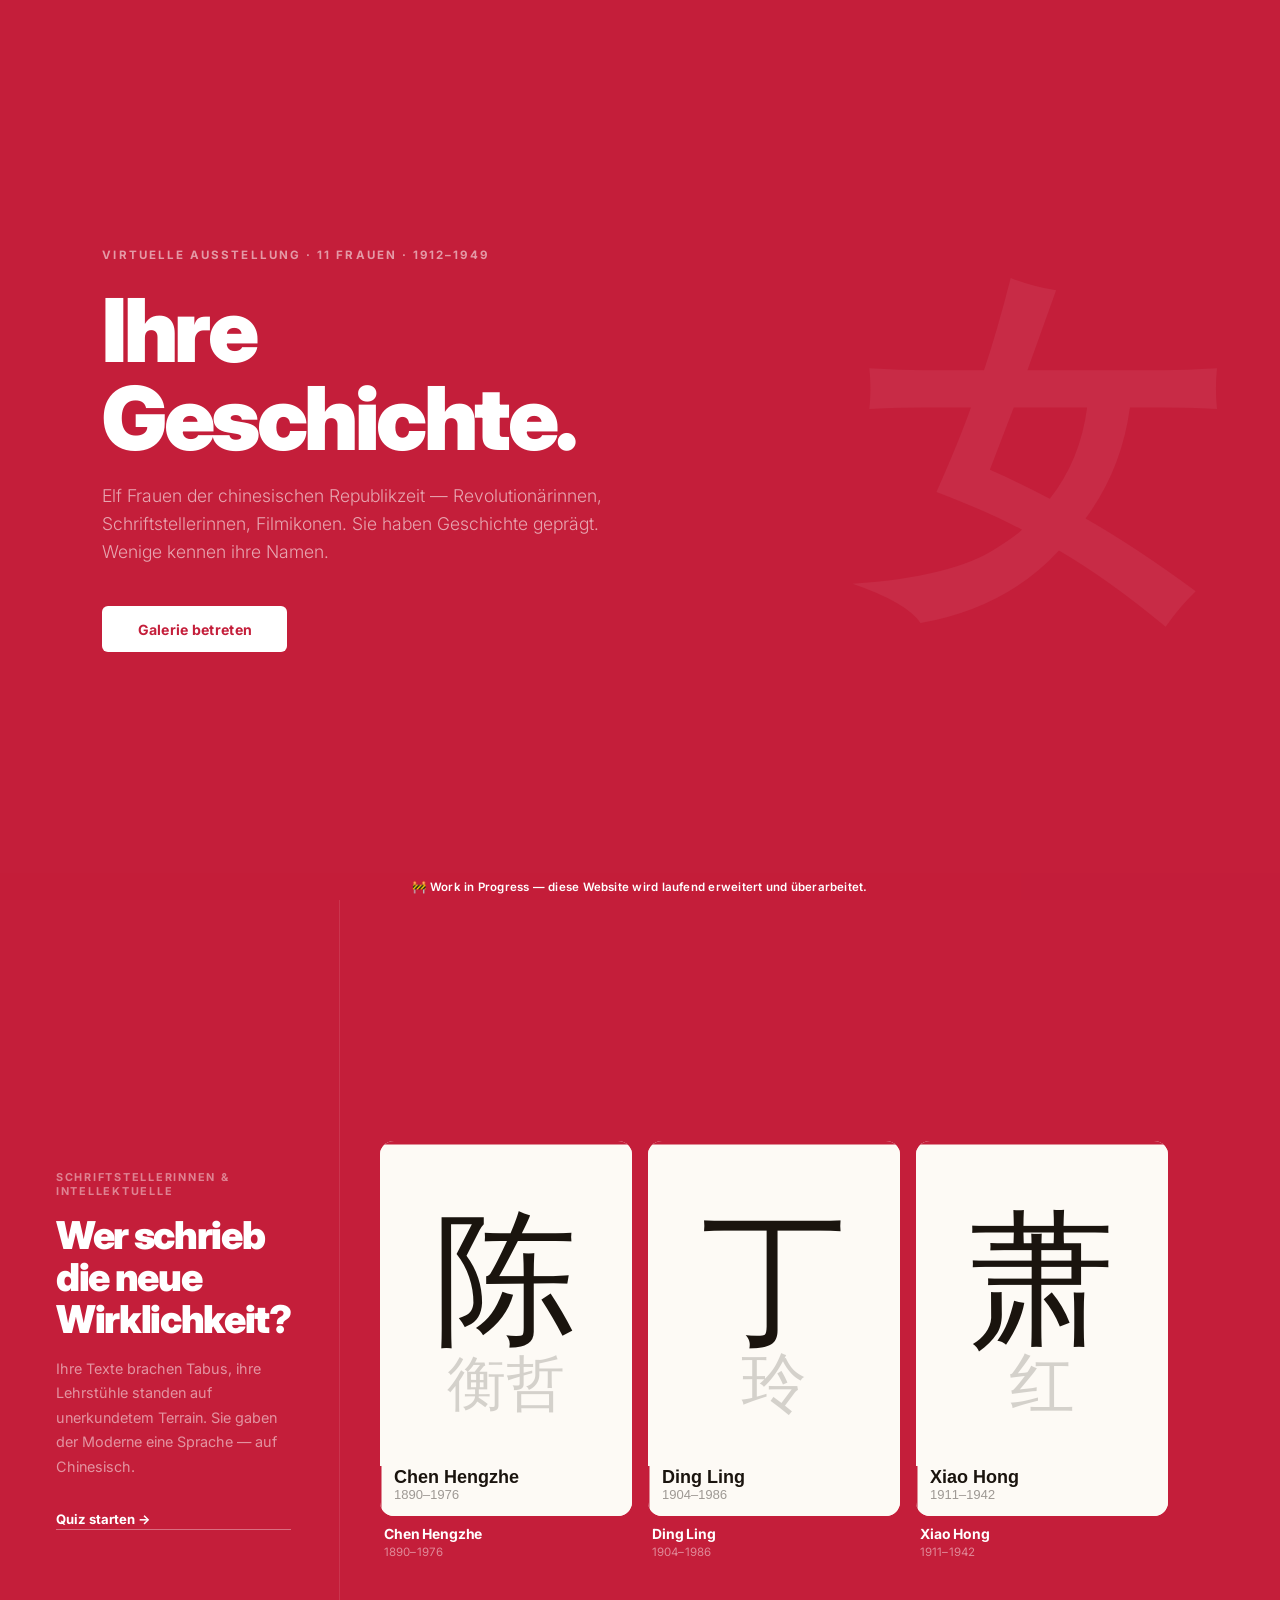
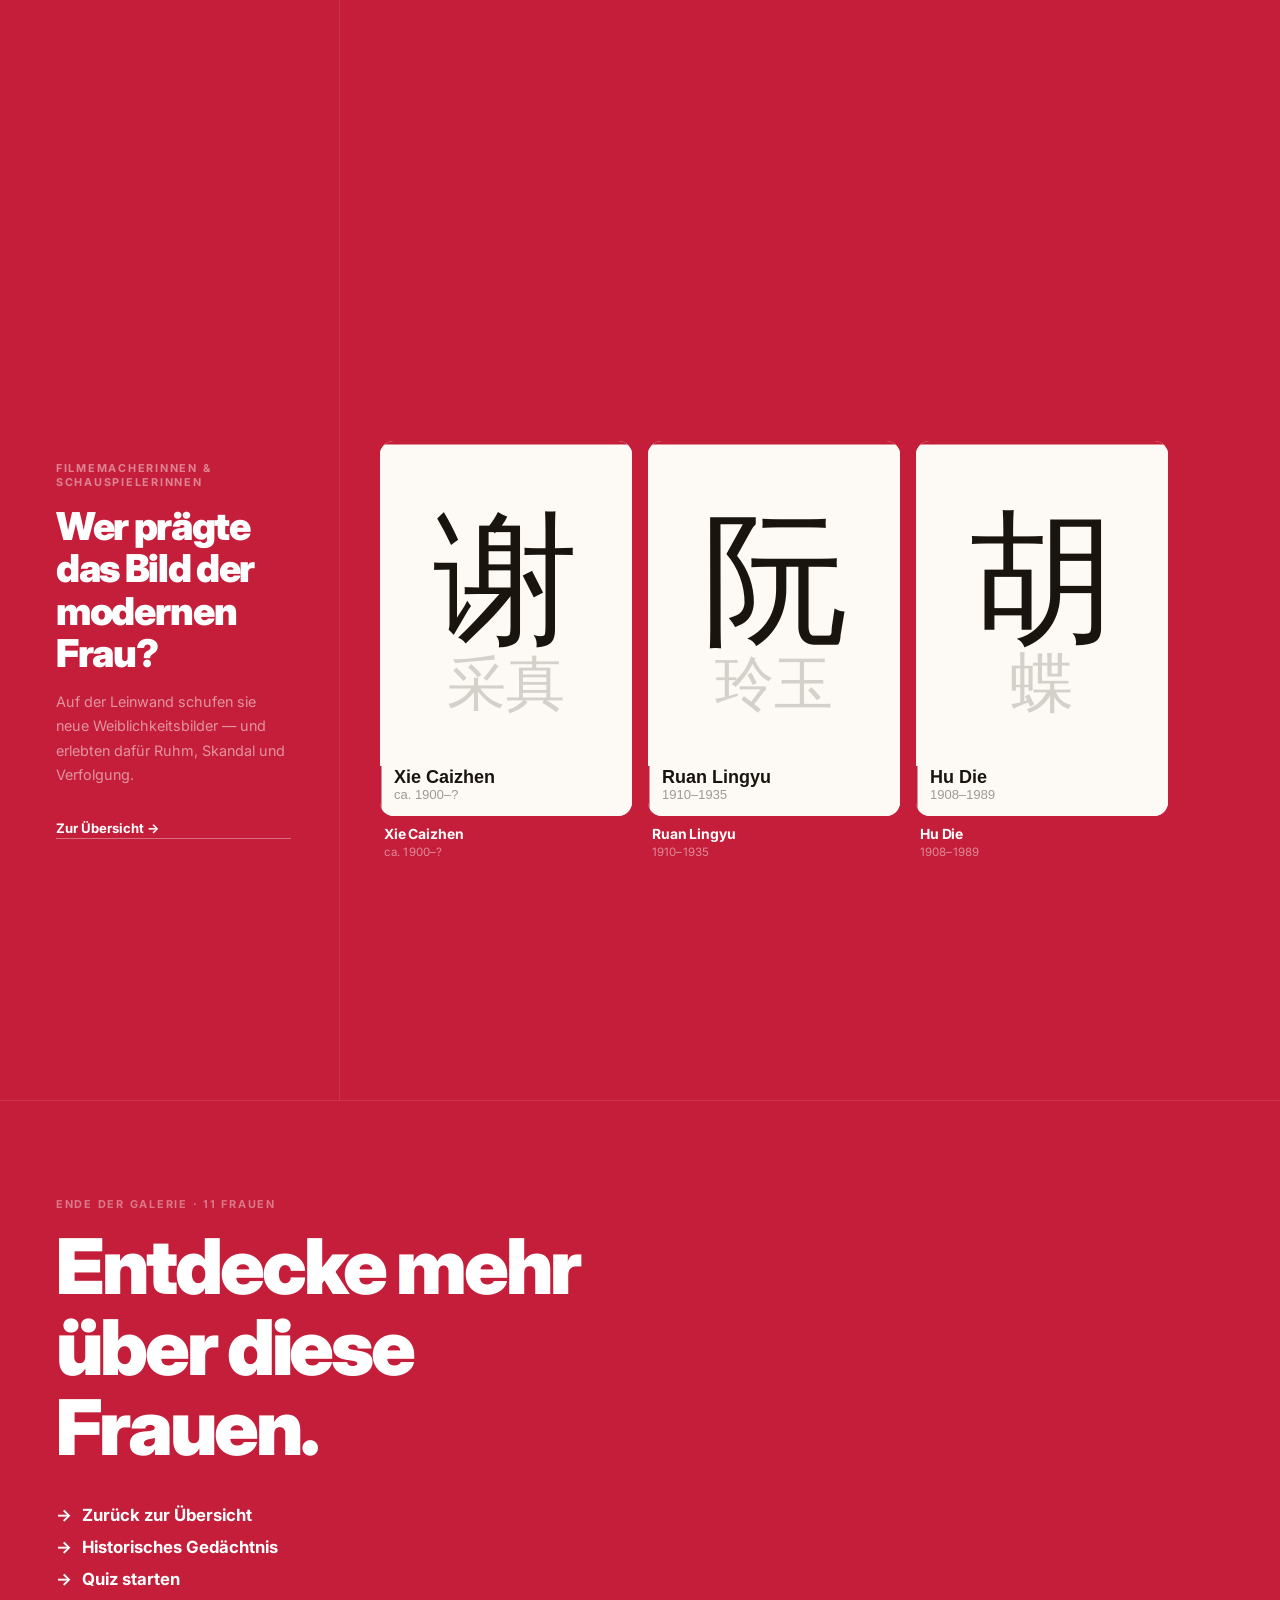
==== galerie3d.html @ d8818327 "Initial commit" ====
<!DOCTYPE html>
<html lang="de">
<head>
  <meta charset="UTF-8">
  <meta name="viewport" content="width=device-width, initial-scale=1.0">
  <meta name="description" content="Virtuelle Ausstellung: Elf Frauen der chinesischen Republikzeit — Revolutionärinnen, Schriftstellerinnen, Filmikonen.">
  <title>Virtuelle Galerie – Frauen der chinesischen Republikzeit</title>
  <link rel="preconnect" href="https://fonts.googleapis.com">
  <link rel="preconnect" href="https://fonts.gstatic.com" crossorigin>
  <link href="https://fonts.googleapis.com/css2?family=Inter:wght@300;400;500;600;700;800;900&family=Spectral:ital,wght@0,300;0,400;0,500;0,600;0,700;1,300;1,400&family=Cormorant+Garamond:ital,wght@0,400;0,500;0,600;0,700;1,400;1,500&family=Noto+Serif+SC:wght@400;500;600;700;900&display=swap" rel="stylesheet">
  <link rel="icon" type="image/svg+xml" href="favicon.svg">
  <link rel="stylesheet" href="galerie3d.css">
  <link rel="stylesheet" href="lang.css">
  <link rel="stylesheet" href="search.css">
</head>
<body>
  <a href="#gMain" class="skip-link">Zum Hauptinhalt springen</a>

  <div class="wip-banner" role="status" data-i18n="wip_banner">Work in Progress — diese Website wird laufend erweitert und überarbeitet.</div>

  <!-- ── INTRO ──────────────────────────────────────────────────── -->
  <div class="g-intro" id="gIntro">
    <div class="g-intro-inner">
      <p class="g-intro-eyebrow" data-i18n="galerie_intro_eyebrow">Virtuelle Ausstellung · 11 Frauen · 1912–1949</p>
      <h1 class="g-intro-title" data-i18n="galerie_intro_title">Ihre Geschichte.</h1>
      <p class="g-intro-sub" data-i18n="galerie_intro_sub">
        Elf Frauen der chinesischen Republikzeit — Revolutionärinnen,
        Schriftstellerinnen, Filmikonen. Sie haben Geschichte geprägt.
        Wenige kennen ihre Namen.
      </p>
      <button class="g-intro-btn" id="gIntroBtn" data-i18n="galerie_enter_btn">Galerie betreten</button>
    </div>
    <div class="g-intro-deco" aria-hidden="true">女</div>
  </div>

  <!-- ── NAV ────────────────────────────────────────────────────── -->
  <nav class="gnav">
    <a href="index.html" class="gnav-back" data-i18n="nav_back"><span class="nav-arrow">←</span> Übersicht</a>
    <div id="lang-toggle">
      <button onclick="setLang('de')" class="lang-btn" data-lang="de" aria-pressed="true">DE</button>
      <button onclick="setLang('en')" class="lang-btn" data-lang="en" aria-pressed="false">EN</button>
    </div>
    <span class="gnav-count" id="gCount"></span>
  </nav>

  <!-- ── MAIN ───────────────────────────────────────────────────── -->
  <main class="g-main" id="gMain" tabindex="-1">

    <!-- Each section injected by JS -->

  </main>

  <script src="lang.js"></script>
  <script src="translations.js"></script>
  <script src="galerie3d.js"></script>
  <script src="data.js"></script>
  <script src="search-data.js"></script>
  <script src="search.js"></script>
</body>
</html>
---- galerie3d.css ----
*, *::before, *::after { box-sizing: border-box; margin: 0; padding: 0; }

:focus-visible {
  outline: 2px solid #C41E3A;
  outline-offset: 3px;
}

.skip-link {
  position: absolute;
  left: -9999px;
  top: auto;
  width: 1px;
  height: 1px;
  overflow: hidden;
}
.skip-link:focus {
  position: fixed;
  top: 8px;
  left: 8px;
  z-index: 9999;
  width: auto;
  height: auto;
  overflow: visible;
  background: #C41E3A;
  color: #fff;
  font-size: 0.9rem;
  font-weight: 700;
  padding: 0.5rem 1rem;
  border-radius: 6px;
  text-decoration: none;
}

body {
  font-family: 'Inter', system-ui, -apple-system, sans-serif;
  background: #C41E3A;
  color: #fff;
  -webkit-font-smoothing: antialiased;
  overflow-x: hidden;
}

body.g-lb-open { overflow: hidden; }

/* ── INTRO ────────────────────────────────────────────────────── */

.g-intro {
  position: fixed;
  inset: 0;
  z-index: 300;
  background: #C41E3A;
  display: flex;
  align-items: center;
  padding: 0 8vw;
  overflow: hidden;
  transition: opacity 0.9s ease;
}

.g-intro.hidden {
  opacity: 0;
  pointer-events: none;
}

.g-intro-inner {
  position: relative;
  z-index: 2;
  max-width: 540px;
}

.g-intro-eyebrow {
  font-size: 0.72rem;
  font-weight: 700;
  letter-spacing: 0.18em;
  text-transform: uppercase;
  color: rgba(255,255,255,0.55);
  margin-bottom: 1.5rem;
}

.g-intro-title {
  font-size: clamp(2.8rem, 7vw, 5.5rem);
  font-weight: 900;
  letter-spacing: -0.04em;
  line-height: 1.0;
  color: #fff;
  margin-bottom: 1.25rem;
}

.g-intro-sub {
  font-size: 1.1rem;
  font-weight: 300;
  color: rgba(255,255,255,0.6);
  line-height: 1.6;
  margin-bottom: 2.5rem;
}

.g-intro-btn {
  display: inline-block;
  background: #fff;
  color: #C41E3A;
  border: none;
  padding: 0.9rem 2.2rem;
  border-radius: 6px;
  font-family: 'Inter', sans-serif;
  font-size: 0.88rem;
  font-weight: 700;
  letter-spacing: 0.02em;
  cursor: pointer;
  transition: opacity 0.2s, transform 0.2s;
}
.g-intro-btn:hover { opacity: 0.88; transform: translateY(-2px); }

.g-intro-deco {
  position: absolute;
  right: 5vw;
  top: 50%;
  transform: translateY(-50%);
  font-size: clamp(12rem, 28vw, 22rem);
  font-weight: 900;
  color: rgba(255,255,255,0.06);
  line-height: 1;
  user-select: none;
  pointer-events: none;
}

/* ── NAV ──────────────────────────────────────────────────────── */

.gnav {
  position: fixed;
  top: 0; left: 0; right: 0;
  height: 52px;
  display: flex;
  align-items: center;
  justify-content: space-between;
  padding: 0 2rem;
  z-index: 100;
  pointer-events: none;
}

.gnav-back {
  pointer-events: all;
  color: rgba(255,255,255,0.75);
  text-decoration: none;
  font-size: 0.8rem;
  font-weight: 600;
  letter-spacing: 0.02em;
  transition: color 0.2s;
}
.gnav-back:hover { color: #fff; }

.gnav-count {
  font-size: 0.72rem;
  font-weight: 600;
  letter-spacing: 0.08em;
  color: rgba(255,255,255,0.4);
}

.gnav #lang-toggle {
  pointer-events: all;
  margin-right: 0;
}

.gnav .gnav-count {
  margin-left: 0.75rem;
}

/* ── MAIN GALLERY (one section per group) ─────────────────────── */

.g-main {
  /* nothing special — sections stack vertically */
}

.g-section {
  display: flex;
  height: 100vh;
  overflow: hidden;
}

/* ── LEFT TEXT PANEL ──────────────────────────────────────────── */

.g-section-left {
  width: 340px;
  flex-shrink: 0;
  display: flex;
  flex-direction: column;
  justify-content: center;
  padding: 5rem 3rem 5rem 3.5rem;
  border-right: 1px solid rgba(255,255,255,0.1);
}

.g-section-eyebrow {
  font-size: 0.68rem;
  font-weight: 700;
  letter-spacing: 0.16em;
  text-transform: uppercase;
  color: rgba(255,255,255,0.45);
  margin-bottom: 1rem;
}

.g-section-title {
  font-size: clamp(1.8rem, 3vw, 2.6rem);
  font-weight: 900;
  letter-spacing: -0.035em;
  line-height: 1.1;
  color: #fff;
  margin-bottom: 1rem;
}

.g-section-desc {
  font-size: 0.9rem;
  font-weight: 400;
  color: rgba(255,255,255,0.52);
  line-height: 1.7;
  margin-bottom: 2rem;
}

.g-section-link {
  display: inline-block;
  font-size: 0.82rem;
  font-weight: 700;
  color: #fff;
  text-decoration: none;
  border-bottom: 1.5px solid rgba(255,255,255,0.35);
  padding-bottom: 2px;
  transition: border-color 0.2s;
}
.g-section-link:hover { border-color: #fff; }

/* ── CARDS SCROLL AREA ────────────────────────────────────────── */

.g-cards {
  flex: 1;
  overflow-x: auto;
  overflow-y: hidden;
  display: flex;
  align-items: center;
  gap: 16px;
  padding: 3rem 3rem 3rem 2.5rem;

  /* hide scrollbar but keep functional */
  scrollbar-width: none;
  -ms-overflow-style: none;
}
.g-cards::-webkit-scrollbar { display: none; }

/* ── CARD SLOT (card + label below) ──────────────────────────── */

.g-card-slot {
  flex-shrink: 0;
  display: flex;
  flex-direction: column;
  align-items: flex-start;
  gap: 10px;
  cursor: pointer;
}

.g-card-label {
  display: flex;
  flex-direction: column;
  gap: 3px;
  padding: 0 4px;
  pointer-events: none;
}

.g-card-label-name {
  font-size: 0.87rem;
  font-weight: 700;
  color: #fff;
  letter-spacing: -0.01em;
  line-height: 1.2;
}

.g-card-label-dates {
  font-size: 0.72rem;
  font-weight: 400;
  color: rgba(255,255,255,0.48);
  letter-spacing: 0.01em;
}

/* ── INDIVIDUAL CARD ──────────────────────────────────────────── */

.g-card {
  flex-shrink: 0;
  width: 252px;
  height: 375px;
  border-radius: 14px;
  overflow: hidden;
  cursor: pointer;
  position: relative;
  background: #FDFAF5;
  transition: transform 0.32s cubic-bezier(.22,.68,0,1.2),
              box-shadow 0.32s ease;
}

.g-card-slot:hover .g-card {
  transform: scale(1.045) translateY(-8px);
  box-shadow: 0 28px 56px rgba(0,0,0,0.38);
}

/* The canvas/img fills the card */
.g-card canvas,
.g-card img {
  width: 100%;
  height: 100%;
  display: block;
  object-fit: cover;
  object-position: center 15%;
}

/* Hover overlay: "Großansicht öffnen" */
.g-card-overlay {
  position: absolute;
  inset: 0;
  background: rgba(196,30,58,0.88);
  display: flex;
  flex-direction: column;
  align-items: center;
  justify-content: center;
  gap: 0.4rem;
  opacity: 0;
  transition: opacity 0.22s ease;
  text-align: center;
  padding: 1.5rem;
}

.g-card-slot:hover .g-card-overlay { opacity: 1; }

.g-card-overlay-name {
  font-size: 1.1rem;
  font-weight: 800;
  color: #fff;
  letter-spacing: -0.02em;
}

/* Chinese characters in the hover overlay — full opacity for readability */
.g-card-overlay-chinese {
  font-size: 1.6rem;
  color: rgba(255,255,255,0.92);
  font-weight: 300;
}

.g-card-overlay-cta {
  font-size: 0.78rem;
  font-weight: 700;
  color: rgba(255,255,255,0.8);
  letter-spacing: 0.05em;
  text-transform: uppercase;
  margin-top: 0.75rem;
  border: 1.5px solid rgba(255,255,255,0.4);
  padding: 0.4rem 1.1rem;
  border-radius: 4px;
}

/* ── SCROLL HINT ARROW ────────────────────────────────────────── */

.g-scroll-hint {
  position: absolute;
  right: 2rem;
  bottom: 2.5rem;
  display: flex;
  align-items: center;
  gap: 0.5rem;
  font-size: 0.72rem;
  font-weight: 600;
  letter-spacing: 0.1em;
  text-transform: uppercase;
  color: rgba(255,255,255,0.35);
  pointer-events: none;
  animation: fadeHint 3s ease 2s both;
}

@keyframes fadeHint {
  0%   { opacity: 0; }
  20%  { opacity: 1; }
  80%  { opacity: 1; }
  100% { opacity: 0; }
}

/* ── OUTRO ────────────────────────────────────────────────────── */

.g-outro {
  min-height: 65vh;
  display: flex;
  flex-direction: column;
  align-items: flex-start;
  justify-content: center;
  padding: 5rem 3.5rem;
  border-top: 1px solid rgba(255,255,255,0.1);
}

.g-outro-eyebrow {
  font-size: 0.68rem;
  font-weight: 700;
  letter-spacing: 0.16em;
  text-transform: uppercase;
  color: rgba(255,255,255,0.4);
  margin-bottom: 1rem;
}

.g-outro-title {
  font-size: clamp(2.5rem, 6vw, 5rem);
  font-weight: 900;
  letter-spacing: -0.04em;
  line-height: 1.05;
  color: #fff;
  margin-bottom: 1.25rem;
  max-width: 600px;
}

.g-outro-links {
  display: flex;
  flex-direction: column;
  gap: 0.75rem;
  margin-top: 1rem;
}

.g-outro-link {
  display: inline-flex;
  align-items: center;
  gap: 0.6rem;
  font-size: 1.05rem;
  font-weight: 700;
  color: #fff;
  text-decoration: none;
  transition: gap 0.2s;
}
.g-outro-link:hover { gap: 1rem; }
.g-outro-link::before { content: '→'; }

/* ── SECTION 4 — Filmemacherinnen (deep indigo) ───────────────── */
/* Override card overlay tint for the purple section */
.g-section[data-bg="#1A0D2E"] .g-card-overlay {
  background: rgba(80, 40, 140, 0.88);
}

/* ── LIGHTBOX ─────────────────────────────────────────────────── */

#g-lightbox {
  position: fixed;
  inset: 0;
  z-index: 400;
  display: flex;
  align-items: center;
  justify-content: center;
  opacity: 0;
  visibility: hidden;
  transition: opacity 0.3s ease, visibility 0.3s ease;
}

#g-lightbox.open {
  opacity: 1;
  visibility: visible;
}

.g-lb-backdrop {
  position: absolute;
  inset: 0;
  background: rgba(0, 0, 0, 0.84);
  cursor: default;
}

/* Close button — top-right corner, always reachable */
.g-lb-close {
  position: fixed;
  top: 1.25rem;
  right: 1.5rem;
  width: 40px;
  height: 40px;
  border-radius: 50%;
  border: 1.5px solid rgba(255,255,255,0.3);
  background: rgba(0,0,0,0.5);
  color: #fff;
  font-size: 1rem;
  cursor: pointer;
  display: flex;
  align-items: center;
  justify-content: center;
  z-index: 10;
  transition: background 0.18s, border-color 0.18s;
}
.g-lb-close:hover {
  background: rgba(196,30,58,0.85);
  border-color: transparent;
}

/* Panel: image left, info + buttons right */
.g-lb-panel {
  position: relative;
  z-index: 1;
  display: flex;
  flex-direction: row;
  align-items: center;
  gap: 2.5rem;
  padding: 2rem;
  max-width: 95vw;
}

/* Image container — clips zoomed overflow */
.g-lb-image-wrap {
  overflow: hidden;
  cursor: grab;
  position: relative;
  flex-shrink: 0;
  border-radius: 14px;
  background: #1a140e;
  /* width + height set dynamically by JS */
}
.g-lb-image-wrap:active { cursor: grabbing; }

/* Inner element that receives the zoom/pan transform */
.g-lb-image-inner {
  width: 100%;
  height: 100%;
  transform-origin: center center;
  will-change: transform;
}

/* Info + actions sidebar */
.g-lb-side {
  display: flex;
  flex-direction: column;
  gap: 1.5rem;
  min-width: 200px;
  max-width: 260px;
}

.g-lb-info {
  display: flex;
  flex-direction: column;
  gap: 0.3rem;
}

/* "Bekannt als" label */
.g-lb-bekannt {
  font-size: 0.65rem;
  font-weight: 700;
  letter-spacing: 0.18em;
  text-transform: uppercase;
  color: rgba(255,255,255,0.4);
  margin-bottom: 0.25rem;
}

/* Chinese name — red for readability */
.g-lb-chinese {
  font-size: 2.4rem;
  font-weight: 700;
  line-height: 1;
  color: #C41E3A;
  font-family: 'Noto Serif SC', 'Microsoft YaHei', serif;
  letter-spacing: 0.05em;
}

.g-lb-name {
  font-size: 1.35rem;
  font-weight: 800;
  color: #fff;
  letter-spacing: -0.025em;
  margin-top: 0.5rem;
}

.g-lb-dates {
  font-size: 0.85rem;
  font-weight: 400;
  color: rgba(255,255,255,0.48);
  letter-spacing: 0.02em;
}

.g-lb-actions {
  display: flex;
  flex-direction: column;
  gap: 0.75rem;
}

.g-lb-btn-profile {
  display: inline-block;
  background: #C41E3A;
  color: #fff;
  text-decoration: none;
  padding: 0.75rem 1.5rem;
  border-radius: 6px;
  font-size: 0.88rem;
  font-weight: 700;
  letter-spacing: 0.02em;
  text-align: center;
  transition: opacity 0.18s, transform 0.18s;
}
.g-lb-btn-profile:hover { opacity: 0.86; transform: translateY(-2px); }

.g-lb-btn-back {
  display: inline-block;
  background: transparent;
  color: rgba(255,255,255,0.7);
  border: 1.5px solid rgba(255,255,255,0.25);
  padding: 0.72rem 1.5rem;
  border-radius: 6px;
  font-family: 'Inter', sans-serif;
  font-size: 0.88rem;
  font-weight: 600;
  letter-spacing: 0.01em;
  cursor: pointer;
  text-align: center;
  transition: color 0.18s, border-color 0.18s;
}
.g-lb-btn-back:hover { color: #fff; border-color: rgba(255,255,255,0.5); }

/* Zoom hint — small tip shown below buttons */
.g-lb-zoom-hint {
  font-size: 0.65rem;
  color: rgba(255,255,255,0.28);
  letter-spacing: 0.04em;
  text-align: center;
}

/* ── RESPONSIVE ───────────────────────────────────────────────── */

@media (max-width: 700px) {
  .g-section { flex-direction: column; height: auto; overflow: visible; }
  .g-section-left {
    width: 100%;
    padding: 5rem 1.5rem 2rem;
    border-right: none;
    border-bottom: 1px solid rgba(255,255,255,0.1);
  }
  .g-cards {
    padding: 2rem 1.5rem;
    align-items: stretch;
  }
  .g-card { width: 210px; height: 312px; }
  .g-outro { padding: 3rem 1.5rem; }

  /* Lightbox: compact strip below a large image */
  .g-lb-panel {
    flex-direction: column;
    align-items: center;
    gap: 0.5rem;
    padding: 2.25rem 0.75rem 0.75rem;
    width: 100%;
  }
  .g-lb-side {
    min-width: unset; max-width: 100%; width: 100%;
    flex-direction: row;
    align-items: center;
    gap: 0.75rem;
  }
  .g-lb-info { gap: 0.1rem; flex: 1; min-width: 0; }
  .g-lb-bekannt { display: none; }
  .g-lb-chinese { font-size: 1.5rem; }
  .g-lb-name { font-size: 0.85rem; margin-top: 0.1rem; }
  .g-lb-dates { font-size: 0.68rem; }
  .g-lb-actions { flex-direction: column; gap: 0.4rem; flex-shrink: 0; }
  .g-lb-btn-profile, .g-lb-btn-back {
    width: auto;
    padding: 0.45rem 0.85rem;
    font-size: 0.75rem;
    border-radius: 5px;
  }
  .g-lb-zoom-hint { display: none; }
}
---- lang.css ----
:focus-visible {
  outline: 2px solid #C41E3A;
  outline-offset: 3px;
}

#lang-toggle {
  display: inline-flex;
  align-items: center;
  align-self: center;
  gap: 0;
  margin-left: auto;
  margin-right: 1.25rem;
  height: fit-content;
}

#lang-toggle button {
  background: none;
  border: none;
  cursor: pointer;
  color: rgba(0, 0, 0, 0.4);
  font-family: inherit;
  font-size: 0.7rem;
  font-weight: 700;
  padding: 0 0.35rem;
  min-height: 44px;
  min-width: 32px;
  transition: color 0.15s ease;
}

/* Trennstrich zwischen den zwei Buttons */
#lang-toggle button + button::before {
  content: '|';
  margin-right: 0.35rem;
  font-weight: 400;
  color: rgba(0, 0, 0, 0.2);
  pointer-events: none;
}

#lang-toggle button.active {
  color: #1A1A1A;
}

#lang-toggle button:hover {
  color: rgba(0, 0, 0, 0.75);
}

/* Work-in-progress banner — slim fixed bar at the bottom of every page.
   pointer-events:none keeps it from blocking clicks on content beneath it. */
.wip-banner {
  position: fixed;
  bottom: 0;
  left: 0;
  right: 0;
  z-index: 9998;
  pointer-events: none;
  text-align: center;
  font-family: 'Inter', system-ui, sans-serif;
  font-size: 0.72rem;
  font-weight: 600;
  letter-spacing: 0.02em;
  color: #fff;
  background: rgba(196, 30, 58, 0.92);
  padding: 0.4rem 1rem;
}

.wip-banner::before {
  content: '🚧 ';
}
---- search.css ----
/* search.css — site-wide keyword search UI */

.search-wrap {
  position: relative;
  display: inline-flex;
  align-items: center;
}

.search-btn {
  background: none;
  border: none;
  cursor: pointer;
  color: inherit;
  padding: 0.55rem 0.4rem;
  min-height: 44px;
  min-width: 36px;
  display: flex;
  align-items: center;
  justify-content: center;
  border-radius: 6px;
  opacity: 0.75;
  transition: opacity 0.15s, color 0.15s;
}

.search-btn:hover,
.search-btn:focus-visible {
  opacity: 1;
  color: #C41E3A;
  outline: none;
}

.search-btn:focus-visible {
  outline: 2px solid #C41E3A;
  outline-offset: 2px;
}

/* Expandable input */
.search-input-wrap {
  display: inline-flex;
  overflow: hidden;
  max-width: 0;
  transition: max-width 0.28s cubic-bezier(0.4, 0, 0.2, 1),
              opacity   0.2s  cubic-bezier(0.4, 0, 0.2, 1);
  opacity: 0;
}

.search-wrap.is-open .search-input-wrap {
  max-width: 200px;
  opacity: 1;
}

.search-input {
  border: none;
  border-bottom: 1.5px solid rgba(0, 0, 0, 0.2);
  background: transparent;
  font-size: 0.85rem;
  padding: 0.2rem 0.35rem;
  width: 180px;
  color: inherit;
  outline: none;
  transition: border-color 0.15s;
  font-family: inherit;
}

.search-input:focus {
  border-bottom-color: #C41E3A;
}

.search-input::-webkit-search-cancel-button { display: none; }

/* ── Main dropdown ─────────────────────────────────────── */
.search-dropdown {
  position: fixed;
  z-index: 9500;
  background: #fff;
  border-radius: 10px;
  box-shadow: 0 8px 32px rgba(0, 0, 0, 0.14), 0 1px 4px rgba(0, 0, 0, 0.08);
  border: 1px solid rgba(0, 0, 0, 0.07);
  min-width: 300px;
  max-width: 360px;
  overflow: hidden;
  display: none;
  max-height: 70vh;
  overflow-y: auto;
}

.search-dropdown.visible {
  display: block;
}

.search-item {
  display: flex;
  align-items: flex-start;
  gap: 0.75rem;
  padding: 0.6rem 0.9rem;
  text-decoration: none;
  color: #1a1a1a;
  border-bottom: 1px solid rgba(0, 0, 0, 0.05);
  transition: background 0.1s;
}

.search-item:last-child { border-bottom: none; }

.search-item:hover,
.search-item.is-active {
  background: #fdf6f7;
}

.search-item-icon {
  font-size: 1.35rem;
  line-height: 1;
  min-width: 1.6rem;
  text-align: center;
  margin-top: 0.1rem;
  font-family: "Microsoft YaHei", "Noto Sans SC", "PingFang SC", serif;
  color: #C41E3A;
  opacity: 0.75;
}

.search-item.type-page .search-item-icon   { opacity: 0.45; color: #555; }
.search-item.type-quote .search-item-icon  { opacity: 0.65; color: #8B4513; }

.search-item-body {
  display: flex;
  flex-direction: column;
  gap: 0.12rem;
  min-width: 0;
  flex: 1;
}

/* Title row: title left, page badge right */
.search-item-title-row {
  display: flex;
  align-items: baseline;
  gap: 0.4rem;
}

.search-item-title {
  font-size: 0.875rem;
  font-weight: 600;
  line-height: 1.3;
  white-space: nowrap;
  overflow: hidden;
  text-overflow: ellipsis;
  flex: 1;
  min-width: 0;
}

/* Page destination badge */
.search-item-page {
  flex-shrink: 0;
  font-size: 0.68rem;
  font-weight: 500;
  letter-spacing: 0.02em;
  padding: 0.1em 0.45em;
  border-radius: 4px;
  background: rgba(0, 0, 0, 0.06);
  color: #555;
  white-space: nowrap;
  line-height: 1.5;
}

.search-item.type-person .search-item-page  { background: rgba(196, 30, 58, 0.08); color: #C41E3A; }
.search-item.type-quote  .search-item-page  { background: rgba(139, 69, 19, 0.08); color: #8B4513; }

.search-item-sub {
  font-size: 0.74rem;
  color: #666;
  line-height: 1.3;
  white-space: nowrap;
  overflow: hidden;
  text-overflow: ellipsis;
}

.search-item-title mark,
.search-item-sub mark {
  background: rgba(196, 30, 58, 0.12);
  color: #C41E3A;
  border-radius: 2px;
  padding: 0 1px;
  font-style: normal;
}

.search-no-results {
  padding: 0.9rem 1rem;
  font-size: 0.83rem;
  color: #888;
  text-align: center;
}

/* ── Hover preview card ──────────────────────────────────── */
.search-preview {
  position: fixed;
  z-index: 9600;
  width: 240px;
  background: #fff;
  border-radius: 10px;
  box-shadow: 0 8px 32px rgba(0, 0, 0, 0.13), 0 1px 4px rgba(0, 0, 0, 0.07);
  border: 1px solid rgba(0, 0, 0, 0.07);
  padding: 0.9rem 1rem;
  display: none;
  pointer-events: none;
  animation: spv-in 0.12s ease;
}

@keyframes spv-in {
  from { opacity: 0; transform: translateX(-4px); }
  to   { opacity: 1; transform: translateX(0); }
}

.search-preview.visible {
  display: block;
}

/* Header: icon + page destination breadcrumb */
.spv-header {
  display: flex;
  align-items: center;
  gap: 0.4rem;
  margin-bottom: 0.5rem;
}

.spv-icon {
  font-size: 1.5rem;
  line-height: 1;
  font-family: "Microsoft YaHei", "Noto Sans SC", "PingFang SC", serif;
  color: #C41E3A;
  opacity: 0.8;
}

.search-preview.type-page  .spv-icon  { color: #555; opacity: 0.5; }
.search-preview.type-quote .spv-icon  { color: #8B4513; }

.spv-dest {
  font-size: 0.72rem;
  font-weight: 600;
  letter-spacing: 0.04em;
  text-transform: uppercase;
  color: #999;
}

.search-preview.type-person .spv-dest { color: #C41E3A; }
.search-preview.type-quote  .spv-dest { color: #8B4513; }

.spv-sep {
  margin: 0 0.15em;
  opacity: 0.5;
}

.spv-section {
  color: #777;
}

.spv-title {
  font-size: 0.95rem;
  font-weight: 700;
  line-height: 1.3;
  color: #111;
  margin-bottom: 0.25rem;
  word-break: break-word;
}

.spv-sub {
  font-size: 0.75rem;
  color: #666;
  line-height: 1.4;
  margin-bottom: 0.5rem;
}

/* Keyword tags */
.spv-tags {
  display: flex;
  flex-wrap: wrap;
  gap: 0.25rem;
  margin-top: 0.4rem;
  padding-top: 0.4rem;
  border-top: 1px solid rgba(0, 0, 0, 0.06);
}

.spv-tag {
  font-size: 0.68rem;
  padding: 0.15em 0.45em;
  border-radius: 4px;
  background: rgba(0, 0, 0, 0.05);
  color: #555;
  white-space: nowrap;
}

.search-preview.type-person .spv-tag { background: rgba(196, 30, 58, 0.07); color: #C41E3A; }
.search-preview.type-quote  .spv-tag { background: rgba(139, 69, 19, 0.07); color: #8B4513; }

/* ── Nav arrow alignment ─────────────────────────────────── */
.nav-arrow {
  display: inline-block;
  transform: translateY(-0.1em);
  line-height: 1;
}

/* ── On-page highlight (applied via ?highlight= param) ── */
mark.search-hl {
  background: rgba(196, 30, 58, 0.18);
  color: inherit;
  border-radius: 2px;
  padding: 0 2px;
  font-style: normal;
}

/* ── Responsive: hide preview card on narrow screens ── */
@media (max-width: 640px) {
  .search-preview { display: none !important; }

  .search-wrap.is-open .search-input-wrap {
    max-width: 130px;
  }

  .search-input {
    width: 115px;
  }

  .search-dropdown {
    min-width: 260px;
    max-width: calc(100vw - 16px);
  }
}
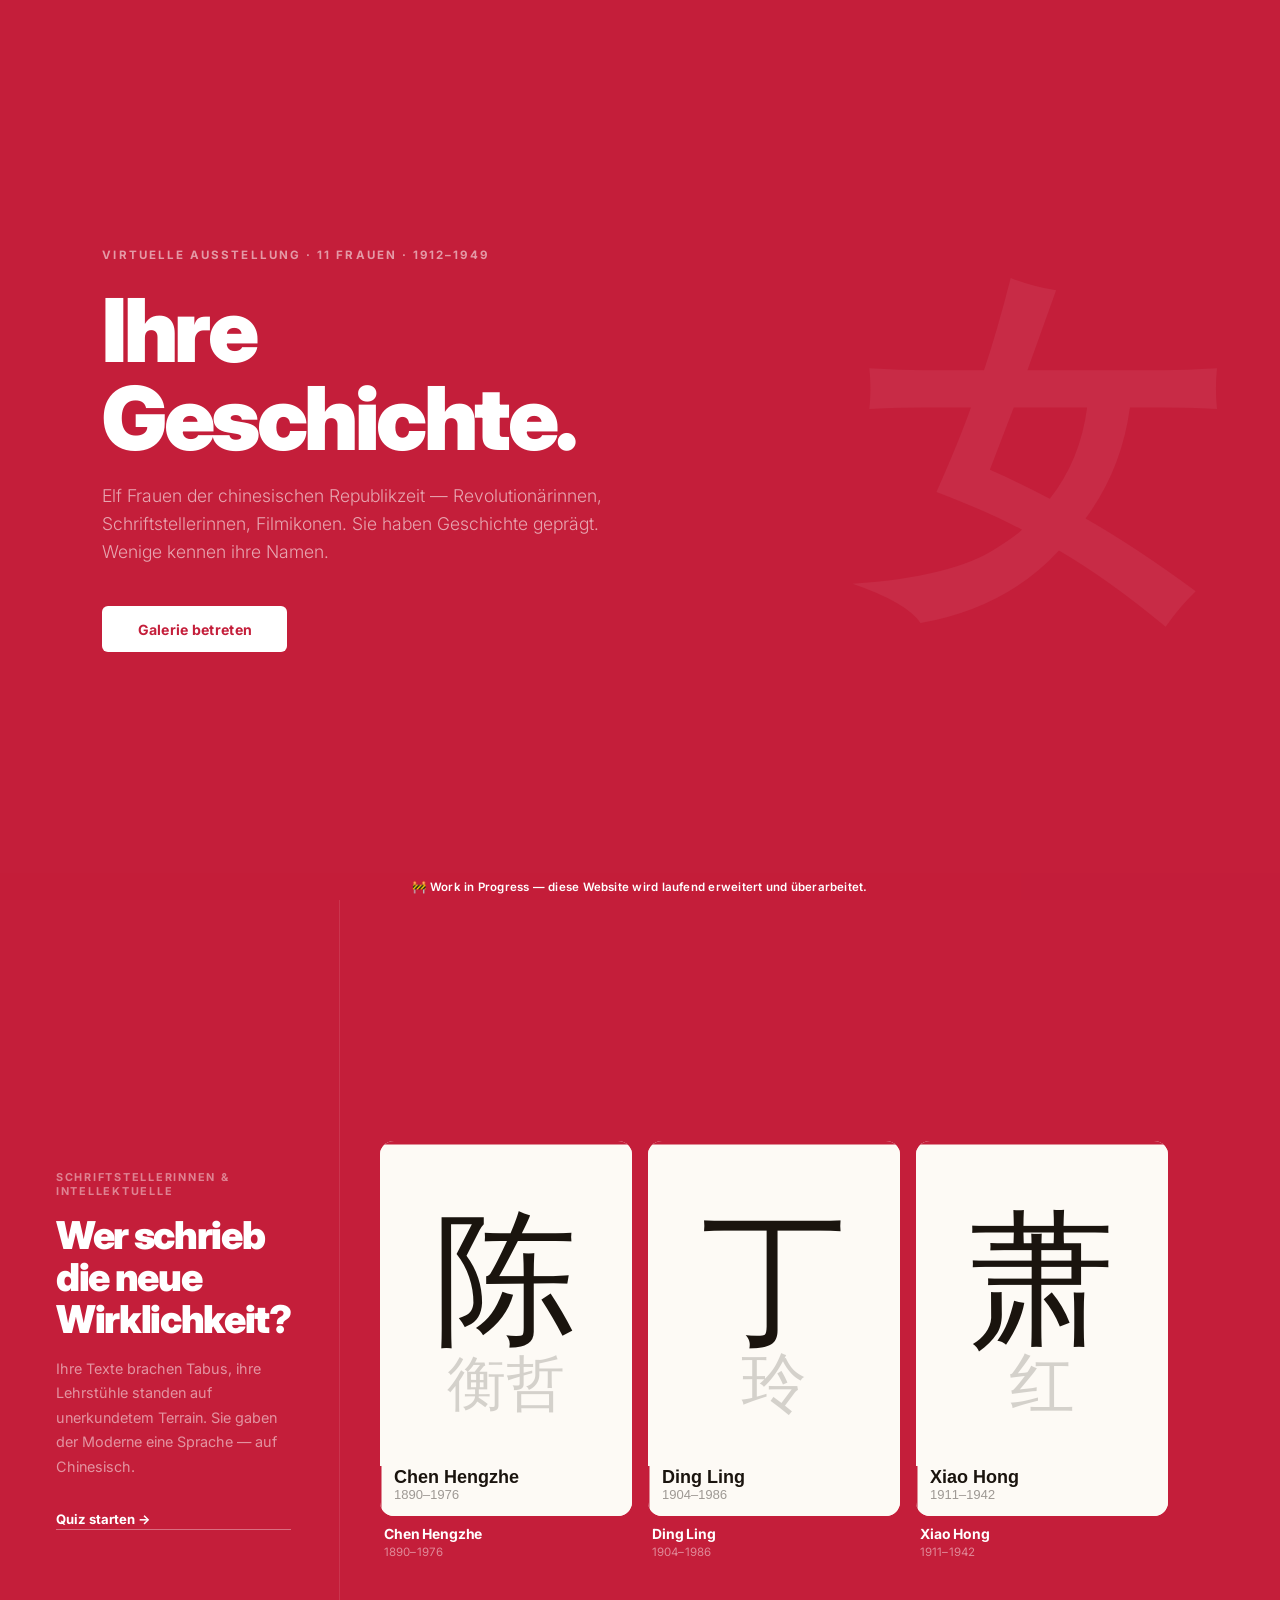
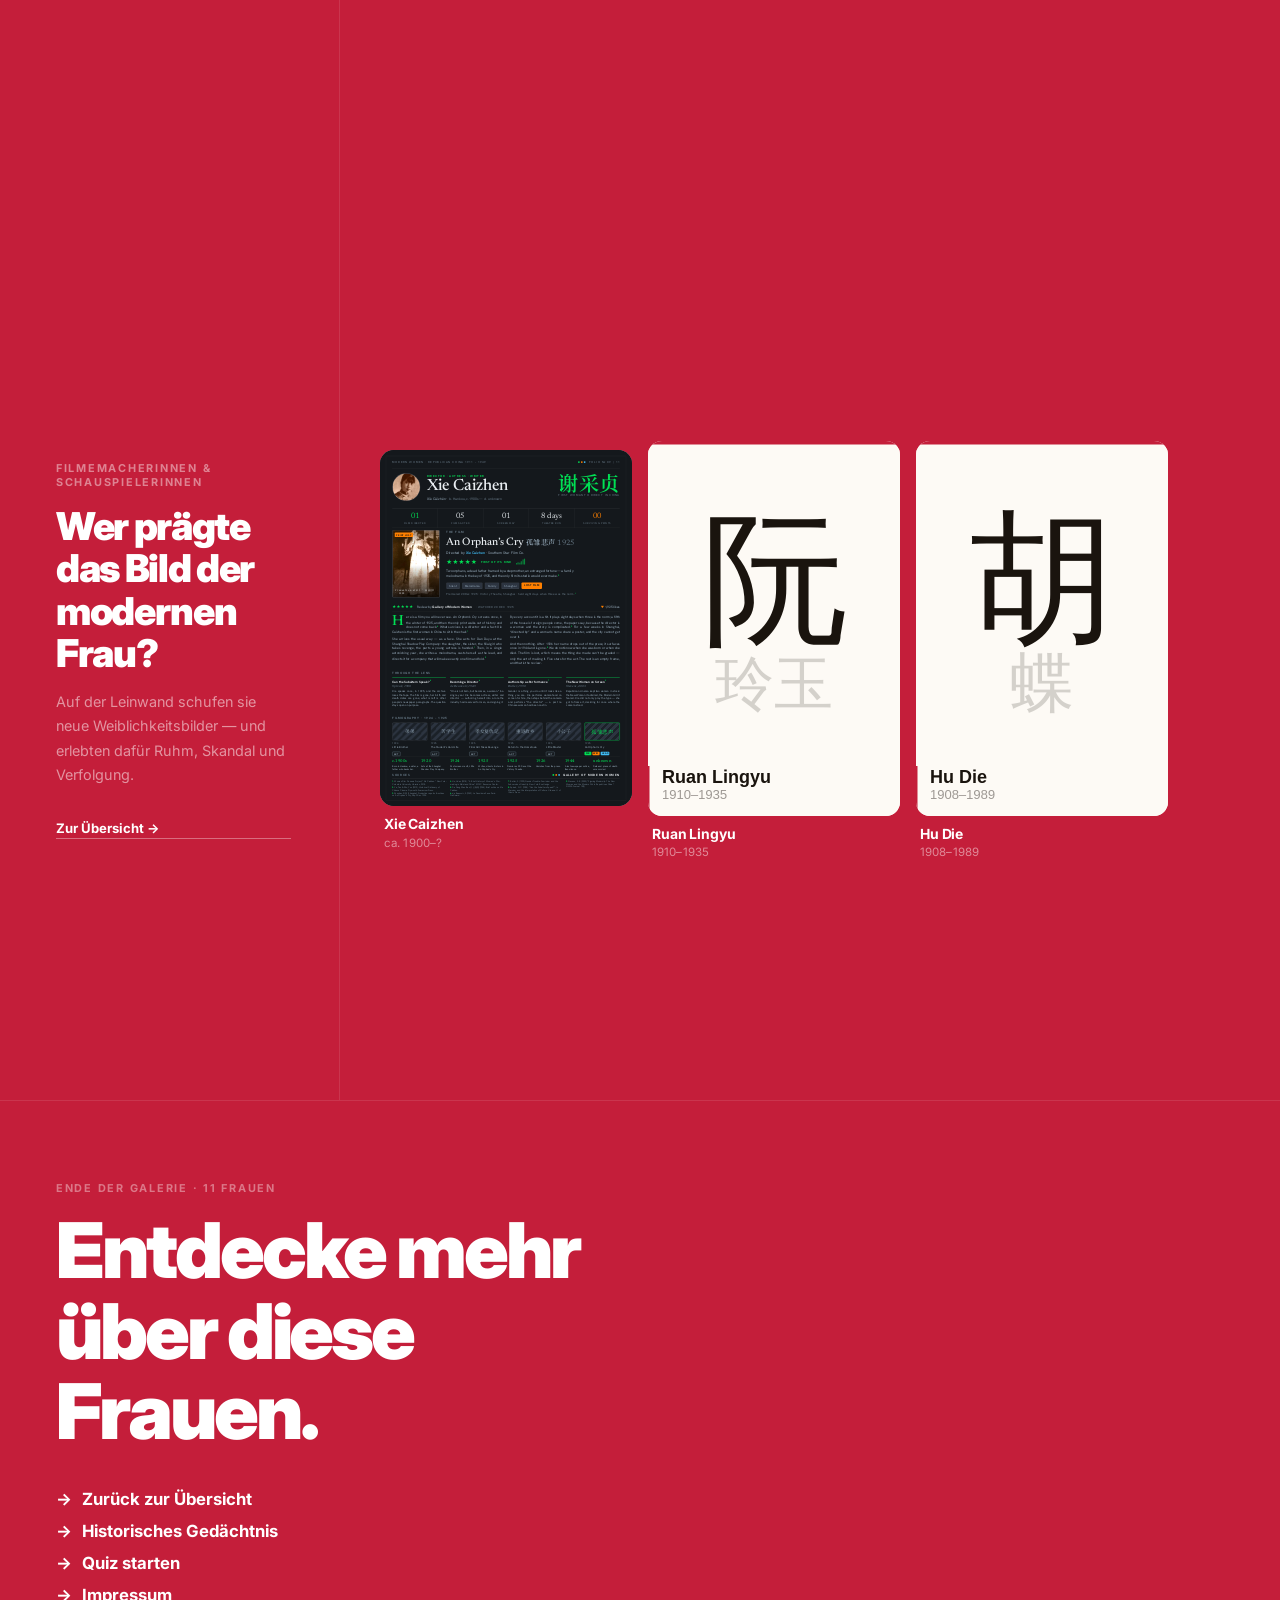
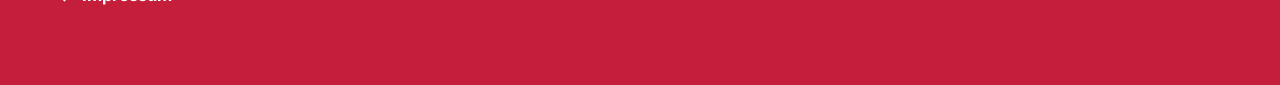
==== commit d820bd3a: "Add Xie Caizhen poster, update Xiang folio, add Impressum - galerie3d: implement Xie Caizhen poster " ====
--- a/galerie3d.html
+++ b/galerie3d.html
@@ -7,7 +7,7 @@
   <title>Virtuelle Galerie – Frauen der chinesischen Republikzeit</title>
   <link rel="preconnect" href="https://fonts.googleapis.com">
   <link rel="preconnect" href="https://fonts.gstatic.com" crossorigin>
-  <link href="https://fonts.googleapis.com/css2?family=Inter:wght@300;400;500;600;700;800;900&family=Spectral:ital,wght@0,300;0,400;0,500;0,600;0,700;1,300;1,400&family=Cormorant+Garamond:ital,wght@0,400;0,500;0,600;0,700;1,400;1,500&family=Noto+Serif+SC:wght@400;500;600;700;900&display=swap" rel="stylesheet">
+  <link href="https://fonts.googleapis.com/css2?family=Inter:wght@300;400;500;600;700;800;900&family=Spectral:ital,wght@0,300;0,400;0,500;0,600;0,700;1,300;1,400&family=Cormorant+Garamond:ital,wght@0,400;0,500;0,600;0,700;1,400;1,500&family=Noto+Serif+SC:wght@400;500;600;700;900&family=Hanken+Grotesk:wght@400;500;700&family=Newsreader:ital,wght@0,400;0,500;1,400&family=JetBrains+Mono:wght@400;500&display=swap" rel="stylesheet">
   <link rel="icon" type="image/svg+xml" href="favicon.svg">
   <link rel="stylesheet" href="galerie3d.css">
   <link rel="stylesheet" href="lang.css">
